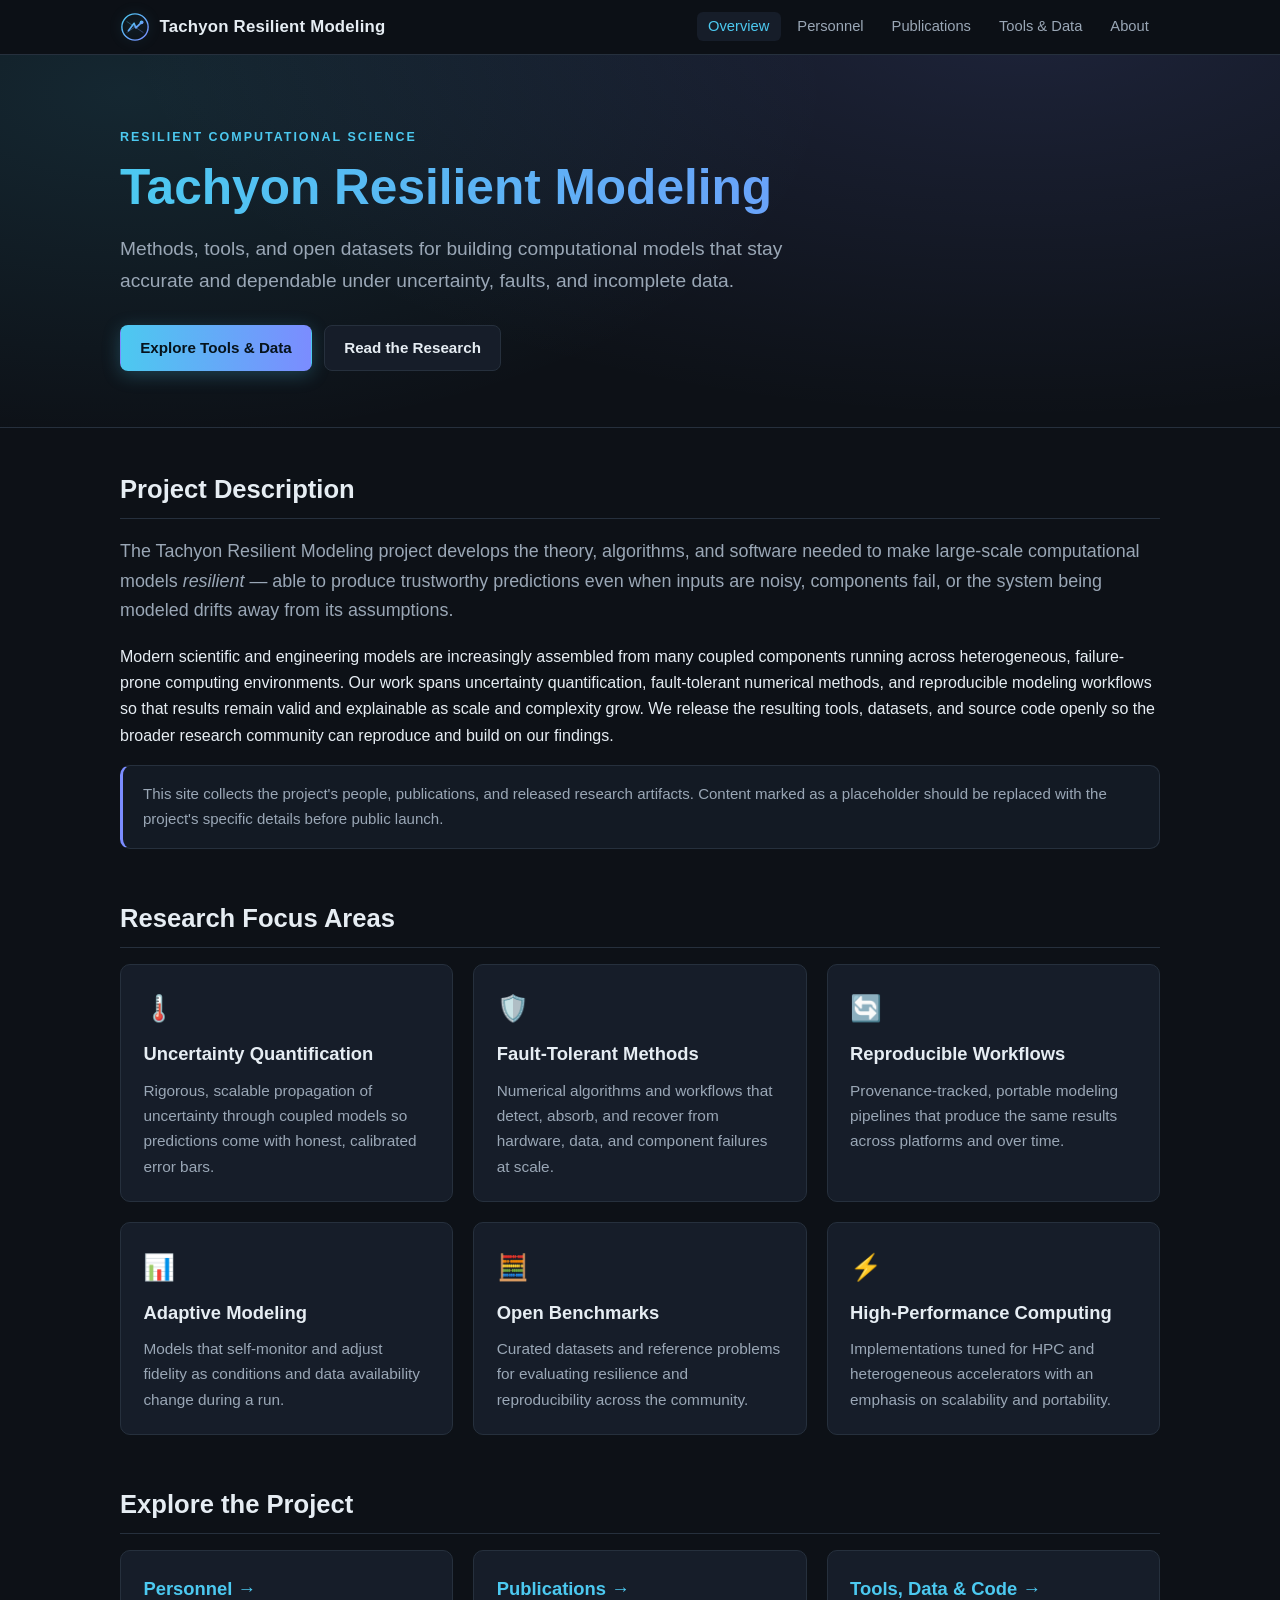
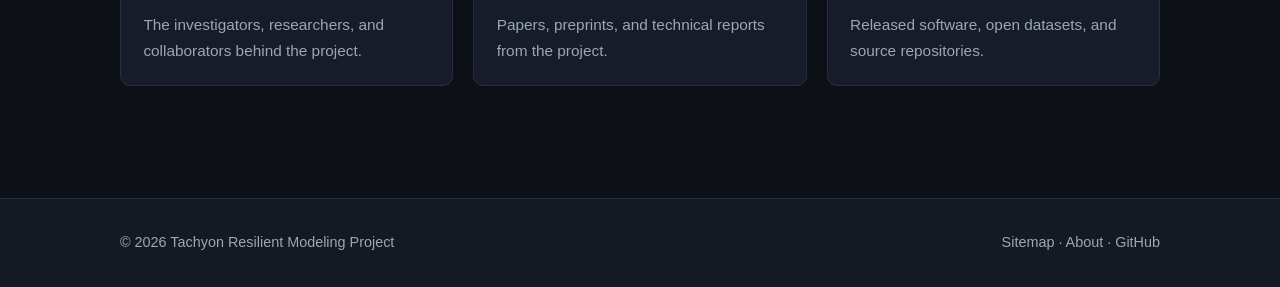
==== web/index.html @ d5140090 "Initial site for Tachyon Resilient Modeling Static website (Overview, Personnel, Publications, Tools" ====
<!DOCTYPE html>
<html lang="en">
<head>
  <meta charset="UTF-8" />
  <meta name="viewport" content="width=device-width, initial-scale=1.0" />
  <title>Tachyon Resilient Modeling</title>
  <meta name="description" content="Tachyon Resilient Modeling — methods and software for fault-tolerant, uncertainty-aware computational modeling of complex systems." />
  <link rel="icon" type="image/svg+xml" href="assets/logo.svg" />
  <link rel="stylesheet" href="css/style.css" />
</head>
<body>
  <header class="site-header">
    <nav class="nav">
      <a class="brand" href="index.html">
        <img class="logo" src="assets/logo.svg" alt="" />
        Tachyon Resilient Modeling
      </a>
      <button class="nav-toggle" aria-label="Toggle navigation">&#9776;</button>
      <ul class="nav-links">
        <li><a href="index.html">Overview</a></li>
        <li><a href="personnel.html">Personnel</a></li>
        <li><a href="publications.html">Publications</a></li>
        <li><a href="tools.html">Tools &amp; Data</a></li>
        <li><a href="about.html">About</a></li>
      </ul>
    </nav>
  </header>

  <section class="hero">
    <div class="hero-inner">
      <div class="eyebrow">Resilient Computational Science</div>
      <h1>Tachyon Resilient Modeling</h1>
      <p>
        Methods, tools, and open datasets for building computational models
        that stay accurate and dependable under uncertainty, faults, and
        incomplete data.
      </p>
      <div class="btn-row">
        <a class="btn btn-primary" href="tools.html">Explore Tools &amp; Data</a>
        <a class="btn btn-ghost" href="publications.html">Read the Research</a>
      </div>
    </div>
  </section>

  <main>
    <section class="section" id="about">
      <h2>Project Description</h2>
      <p class="lead">
        The Tachyon Resilient Modeling project develops the theory, algorithms,
        and software needed to make large-scale computational models
        <em>resilient</em> &mdash; able to produce trustworthy predictions even
        when inputs are noisy, components fail, or the system being modeled
        drifts away from its assumptions.
      </p>
      <p>
        Modern scientific and engineering models are increasingly assembled from
        many coupled components running across heterogeneous, failure-prone
        computing environments. Our work spans uncertainty quantification,
        fault-tolerant numerical methods, and reproducible modeling workflows so
        that results remain valid and explainable as scale and complexity grow.
        We release the resulting tools, datasets, and source code openly so the
        broader research community can reproduce and build on our findings.
      </p>
      <p class="note">
        This site collects the project's people, publications, and released
        research artifacts. Content marked as a placeholder should be replaced
        with the project's specific details before public launch.
      </p>
    </section>

    <section class="section" id="focus">
      <h2>Research Focus Areas</h2>
      <div class="grid grid-3">
        <div class="card">
          <div class="icon">&#127777;&#65039;</div>
          <h3>Uncertainty Quantification</h3>
          <p>
            Rigorous, scalable propagation of uncertainty through coupled models
            so predictions come with honest, calibrated error bars.
          </p>
        </div>
        <div class="card">
          <div class="icon">&#128737;&#65039;</div>
          <h3>Fault-Tolerant Methods</h3>
          <p>
            Numerical algorithms and workflows that detect, absorb, and recover
            from hardware, data, and component failures at scale.
          </p>
        </div>
        <div class="card">
          <div class="icon">&#128260;</div>
          <h3>Reproducible Workflows</h3>
          <p>
            Provenance-tracked, portable modeling pipelines that produce the
            same results across platforms and over time.
          </p>
        </div>
        <div class="card">
          <div class="icon">&#128202;</div>
          <h3>Adaptive Modeling</h3>
          <p>
            Models that self-monitor and adjust fidelity as conditions and data
            availability change during a run.
          </p>
        </div>
        <div class="card">
          <div class="icon">&#129518;</div>
          <h3>Open Benchmarks</h3>
          <p>
            Curated datasets and reference problems for evaluating resilience
            and reproducibility across the community.
          </p>
        </div>
        <div class="card">
          <div class="icon">&#9889;</div>
          <h3>High-Performance Computing</h3>
          <p>
            Implementations tuned for HPC and heterogeneous accelerators with an
            emphasis on scalability and portability.
          </p>
        </div>
      </div>
    </section>

    <section class="section" id="explore">
      <h2>Explore the Project</h2>
      <div class="grid grid-3">
        <a class="card" href="personnel.html">
          <h3>Personnel &rarr;</h3>
          <p>The investigators, researchers, and collaborators behind the project.</p>
        </a>
        <a class="card" href="publications.html">
          <h3>Publications &rarr;</h3>
          <p>Papers, preprints, and technical reports from the project.</p>
        </a>
        <a class="card" href="tools.html">
          <h3>Tools, Data &amp; Code &rarr;</h3>
          <p>Released software, open datasets, and source repositories.</p>
        </a>
      </div>
    </section>
  </main>

  <footer class="site-footer">
    <div class="footer-inner">
      <div>&copy; <span id="year">2026</span> Tachyon Resilient Modeling Project</div>
      <div>
        <a href="sitemap.html">Sitemap</a> &middot;
        <a href="about.html">About</a> &middot;
        <a href="https://github.com/tachyon-org">GitHub</a>
      </div>
    </div>
  </footer>

  <script src="js/main.js"></script>
  <script>document.getElementById("year").textContent = new Date().getFullYear();</script>
</body>
</html>
---- web/css/style.css ----
/* Tachyon Resilient Modeling — shared stylesheet
 * Self-contained, dependency-free. Works for static S3 hosting.
 */

:root {
  --bg: #0d1117;
  --bg-alt: #131a24;
  --panel: #161d29;
  --border: #26303d;
  --text: #e6edf3;
  --text-muted: #9aa7b6;
  --accent: #4cc9f0;
  --accent-2: #7b8cff;
  --accent-glow: rgba(76, 201, 240, 0.25);
  --max-width: 1080px;
  --radius: 10px;
  --font: -apple-system, BlinkMacSystemFont, "Segoe UI", Roboto, Helvetica,
    Arial, sans-serif;
  --mono: "SF Mono", "JetBrains Mono", "Fira Code", Menlo, Consolas, monospace;
}

* {
  box-sizing: border-box;
}

html {
  scroll-behavior: smooth;
}

body {
  margin: 0;
  background: var(--bg);
  color: var(--text);
  font-family: var(--font);
  line-height: 1.65;
  -webkit-font-smoothing: antialiased;
}

a {
  color: var(--accent);
  text-decoration: none;
}
a:hover {
  text-decoration: underline;
}

/* ---------- Header / nav ---------- */
.site-header {
  position: sticky;
  top: 0;
  z-index: 50;
  background: rgba(13, 17, 23, 0.85);
  backdrop-filter: blur(10px);
  border-bottom: 1px solid var(--border);
}
.nav {
  max-width: var(--max-width);
  margin: 0 auto;
  padding: 0.75rem 1.25rem;
  display: flex;
  align-items: center;
  justify-content: space-between;
  gap: 1rem;
}
.brand {
  display: flex;
  align-items: center;
  gap: 0.6rem;
  font-weight: 700;
  color: var(--text);
  font-size: 1.05rem;
  letter-spacing: 0.2px;
}
.brand:hover {
  text-decoration: none;
}
.brand .logo {
  width: 30px;
  height: 30px;
  display: inline-block;
  filter: drop-shadow(0 0 6px var(--accent-glow));
}
.nav-links {
  display: flex;
  gap: 0.35rem;
  flex-wrap: wrap;
  list-style: none;
  margin: 0;
  padding: 0;
}
.nav-links a {
  color: var(--text-muted);
  padding: 0.4rem 0.7rem;
  border-radius: 6px;
  font-size: 0.92rem;
  transition: background 0.15s, color 0.15s;
}
.nav-links a:hover {
  color: var(--text);
  background: var(--panel);
  text-decoration: none;
}
.nav-links a.active {
  color: var(--accent);
  background: var(--panel);
}
.nav-toggle {
  display: none;
  background: none;
  border: 1px solid var(--border);
  color: var(--text);
  border-radius: 6px;
  padding: 0.35rem 0.55rem;
  cursor: pointer;
  font-size: 1.1rem;
}

/* ---------- Layout ---------- */
main {
  max-width: var(--max-width);
  margin: 0 auto;
  padding: 2.5rem 1.25rem 4rem;
}
.section {
  margin-bottom: 3rem;
}
.section h2 {
  font-size: 1.6rem;
  margin: 0 0 1rem;
  padding-bottom: 0.5rem;
  border-bottom: 1px solid var(--border);
}
.lead {
  font-size: 1.12rem;
  color: var(--text-muted);
}

/* ---------- Hero ---------- */
.hero {
  position: relative;
  overflow: hidden;
  border-bottom: 1px solid var(--border);
  background:
    radial-gradient(900px 400px at 80% -10%, rgba(123, 140, 255, 0.15), transparent),
    radial-gradient(700px 350px at 10% 10%, rgba(76, 201, 240, 0.12), transparent);
}
.hero-inner {
  max-width: var(--max-width);
  margin: 0 auto;
  padding: 4.5rem 1.25rem 3.5rem;
}
.hero h1 {
  font-size: clamp(2rem, 5vw, 3.1rem);
  line-height: 1.1;
  margin: 0 0 1rem;
  background: linear-gradient(90deg, var(--accent), var(--accent-2));
  -webkit-background-clip: text;
  background-clip: text;
  -webkit-text-fill-color: transparent;
}
.hero p {
  font-size: 1.2rem;
  color: var(--text-muted);
  max-width: 680px;
}
.eyebrow {
  text-transform: uppercase;
  letter-spacing: 2px;
  font-size: 0.78rem;
  color: var(--accent);
  font-weight: 600;
  margin-bottom: 0.75rem;
}
.btn-row {
  margin-top: 1.75rem;
  display: flex;
  gap: 0.75rem;
  flex-wrap: wrap;
}
.btn {
  display: inline-block;
  padding: 0.6rem 1.2rem;
  border-radius: 8px;
  font-weight: 600;
  font-size: 0.95rem;
  border: 1px solid var(--border);
  transition: transform 0.12s, box-shadow 0.12s;
}
.btn:hover {
  text-decoration: none;
  transform: translateY(-1px);
}
.btn-primary {
  background: linear-gradient(90deg, var(--accent), var(--accent-2));
  color: #06131c;
  border-color: transparent;
  box-shadow: 0 4px 18px var(--accent-glow);
}
.btn-ghost {
  color: var(--text);
  background: var(--panel);
}

/* ---------- Cards ---------- */
.grid {
  display: grid;
  gap: 1.25rem;
}
.grid-3 {
  grid-template-columns: repeat(auto-fit, minmax(260px, 1fr));
}
.grid-2 {
  grid-template-columns: repeat(auto-fit, minmax(300px, 1fr));
}
.card {
  background: var(--panel);
  border: 1px solid var(--border);
  border-radius: var(--radius);
  padding: 1.4rem;
  transition: border-color 0.15s, transform 0.15s;
}
.card:hover {
  border-color: var(--accent);
  transform: translateY(-2px);
}
.card h3 {
  margin: 0 0 0.5rem;
  font-size: 1.15rem;
}
.card .icon {
  font-size: 1.6rem;
  margin-bottom: 0.6rem;
}
.card p {
  color: var(--text-muted);
  margin: 0.25rem 0 0;
  font-size: 0.96rem;
}

/* ---------- People ---------- */
.person {
  display: flex;
  gap: 1rem;
  align-items: flex-start;
}
.avatar {
  flex: 0 0 auto;
  width: 64px;
  height: 64px;
  border-radius: 50%;
  background: linear-gradient(135deg, var(--accent), var(--accent-2));
  color: #06131c;
  display: flex;
  align-items: center;
  justify-content: center;
  font-weight: 700;
  font-size: 1.3rem;
}
.person .role {
  color: var(--accent);
  font-size: 0.85rem;
  font-weight: 600;
  text-transform: uppercase;
  letter-spacing: 0.5px;
}
.person .affil {
  color: var(--text-muted);
  font-size: 0.9rem;
}

/* ---------- Publications ---------- */
.pub-list {
  list-style: none;
  margin: 0;
  padding: 0;
}
.pub {
  background: var(--panel);
  border: 1px solid var(--border);
  border-left: 3px solid var(--accent);
  border-radius: var(--radius);
  padding: 1.1rem 1.3rem;
  margin-bottom: 1rem;
}
.pub .title {
  font-weight: 600;
  font-size: 1.05rem;
}
.pub .authors {
  color: var(--text-muted);
  font-size: 0.92rem;
}
.pub .venue {
  font-style: italic;
  color: var(--text-muted);
  font-size: 0.92rem;
}
.pub .tags {
  margin-top: 0.5rem;
}
.tag {
  display: inline-block;
  font-size: 0.75rem;
  color: var(--accent);
  border: 1px solid var(--border);
  border-radius: 999px;
  padding: 0.1rem 0.6rem;
  margin-right: 0.35rem;
}
.year-badge {
  float: right;
  font-family: var(--mono);
  color: var(--accent-2);
  font-size: 0.9rem;
}

/* ---------- Resource / tools list ---------- */
.resource {
  display: flex;
  gap: 1rem;
  align-items: flex-start;
}
.resource .kind {
  font-family: var(--mono);
  font-size: 0.72rem;
  text-transform: uppercase;
  letter-spacing: 0.5px;
  color: #06131c;
  background: var(--accent);
  border-radius: 5px;
  padding: 0.15rem 0.5rem;
  white-space: nowrap;
  margin-top: 0.2rem;
}
.resource .kind.data {
  background: var(--accent-2);
}
.resource .kind.code {
  background: #57d38c;
}

/* ---------- Tables ---------- */
.table-wrap {
  overflow-x: auto;
}
table {
  border-collapse: collapse;
  width: 100%;
  font-size: 0.94rem;
}
th,
td {
  text-align: left;
  padding: 0.6rem 0.8rem;
  border-bottom: 1px solid var(--border);
}
th {
  color: var(--text-muted);
  font-weight: 600;
}
code {
  font-family: var(--mono);
  background: var(--bg-alt);
  border: 1px solid var(--border);
  border-radius: 4px;
  padding: 0.1rem 0.4rem;
  font-size: 0.88em;
}

/* ---------- Callout ---------- */
.note {
  background: var(--bg-alt);
  border: 1px solid var(--border);
  border-left: 3px solid var(--accent-2);
  border-radius: var(--radius);
  padding: 1rem 1.25rem;
  color: var(--text-muted);
  font-size: 0.94rem;
}

/* ---------- Footer ---------- */
.site-footer {
  border-top: 1px solid var(--border);
  background: var(--bg-alt);
}
.footer-inner {
  max-width: var(--max-width);
  margin: 0 auto;
  padding: 2rem 1.25rem;
  display: flex;
  flex-wrap: wrap;
  gap: 1rem;
  justify-content: space-between;
  color: var(--text-muted);
  font-size: 0.9rem;
}
.footer-inner a {
  color: var(--text-muted);
}
.footer-inner a:hover {
  color: var(--accent);
}

/* ---------- Responsive ---------- */
@media (max-width: 720px) {
  .nav-toggle {
    display: inline-block;
  }
  .nav-links {
    display: none;
    width: 100%;
    flex-direction: column;
  }
  .nav-links.open {
    display: flex;
  }
  .nav {
    flex-wrap: wrap;
  }
}
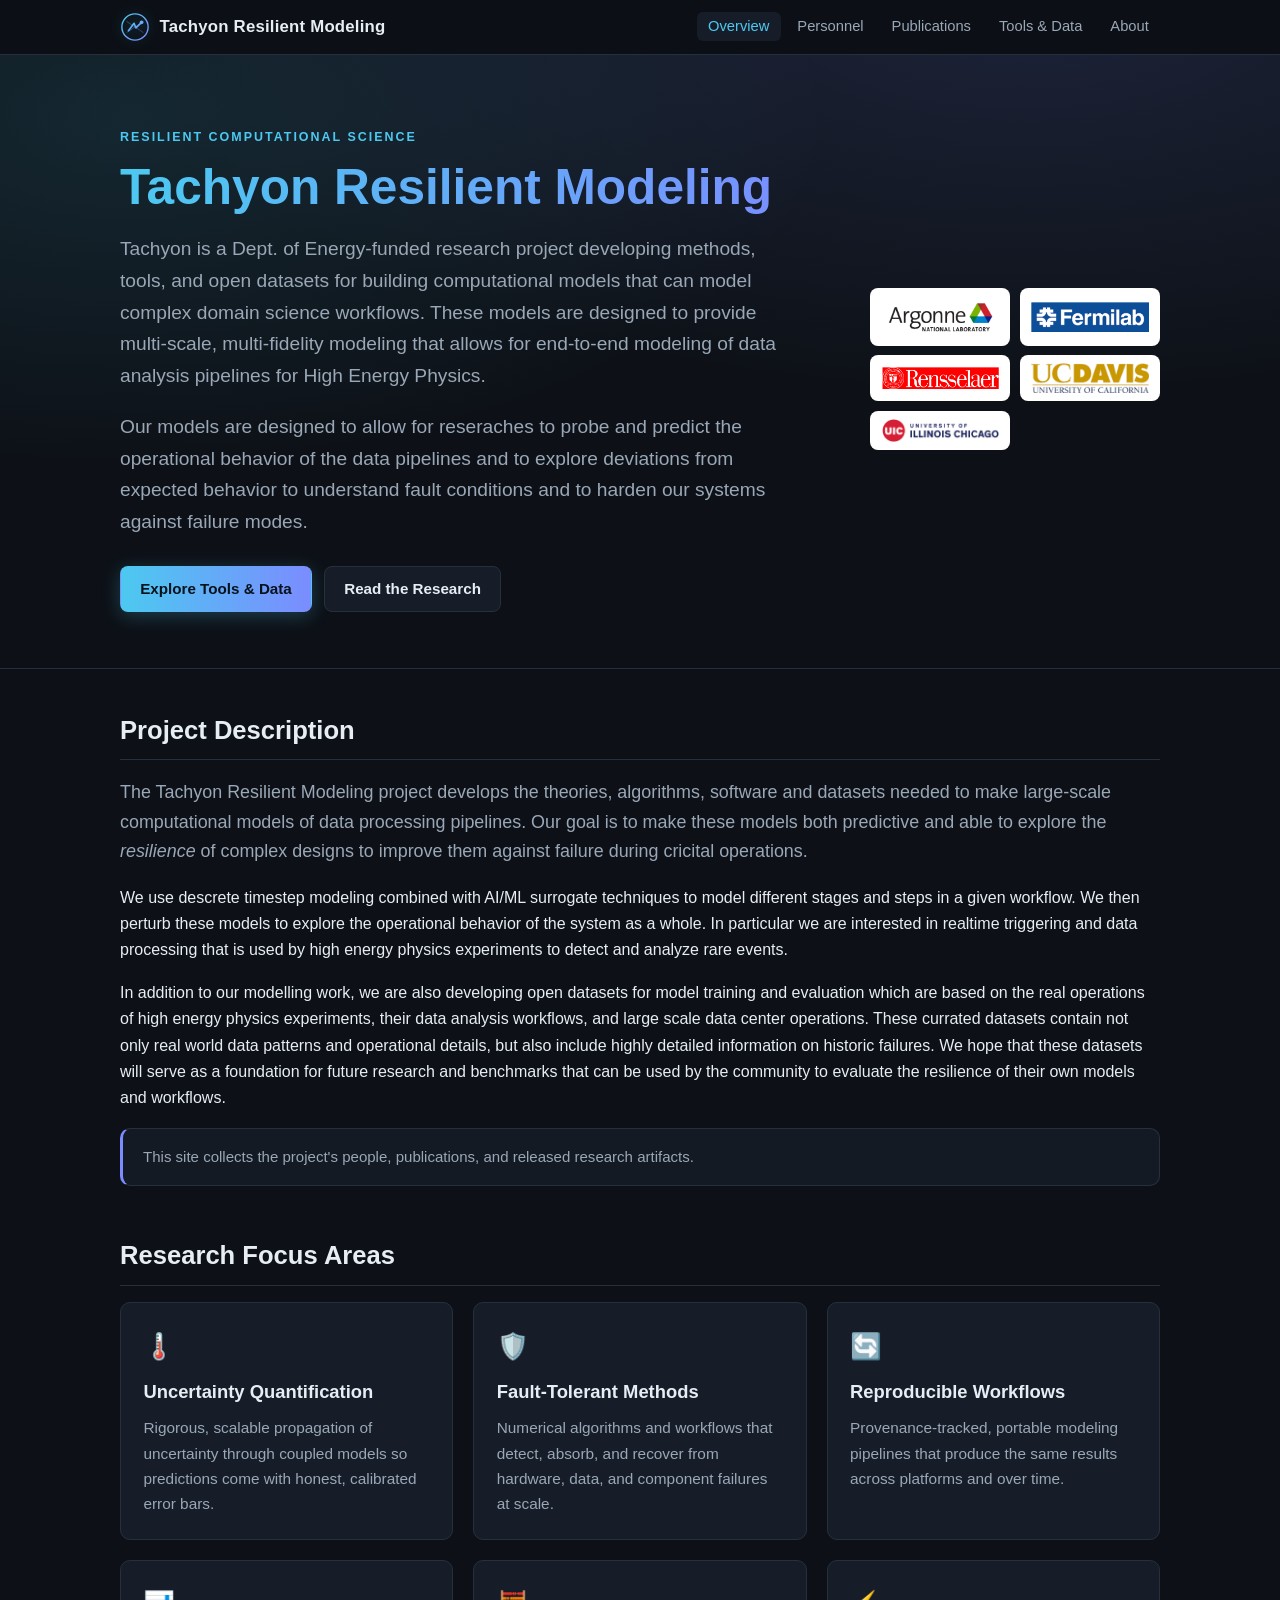
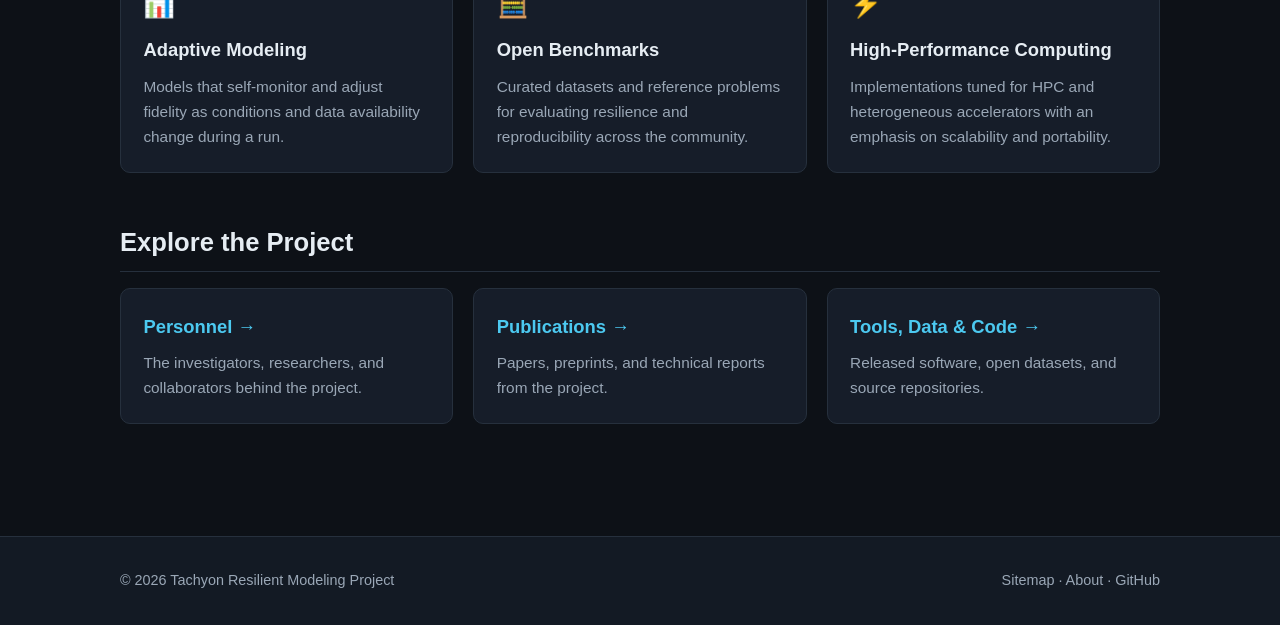
==== commit de104bf6: "Add partner institution logos and Principal Investigator bios - Add hero section partner logo grid (" ====
--- a/web/index.html
+++ b/web/index.html
@@ -27,17 +27,28 @@
   </header>
 
   <section class="hero">
-    <div class="hero-inner">
-      <div class="eyebrow">Resilient Computational Science</div>
-      <h1>Tachyon Resilient Modeling</h1>
-      <p>
-        Methods, tools, and open datasets for building computational models
-        that stay accurate and dependable under uncertainty, faults, and
-        incomplete data.
-      </p>
-      <div class="btn-row">
-        <a class="btn btn-primary" href="tools.html">Explore Tools &amp; Data</a>
-        <a class="btn btn-ghost" href="publications.html">Read the Research</a>
+    <div class="hero-inner hero-row">
+      <div class="hero-content">
+        <div class="eyebrow">Resilient Computational Science</div>
+        <h1>Tachyon Resilient Modeling</h1>
+        <p>
+          Tachyon is a Dept. of Energy-funded research project developing methods, tools, and open datasets for building computational models that can model complex domain science workflows.  These models are designed to provide multi-scale, multi-fidelity modeling that allows for end-to-end modeling of data analysis pipelines for High Energy Physics.
+          </p>
+          <p>
+          Our models are designed to allow for reseraches to probe and predict the operational behavior of the data pipelines and to explore deviations from expected behavior to understand fault conditions and to harden our systems against failure modes.
+          </p>
+        <div class="btn-row">
+          <a class="btn btn-primary" href="tools.html">Explore Tools &amp; Data</a>
+          <a class="btn btn-ghost" href="publications.html">Read the Research</a>
+        </div>
+      </div>
+      <ul class="partner-logos" aria-label="Partner institutions">
+        <li><img src="assets/partners/anl.png" alt="Argonne National Laboratory" /></li>
+        <li><img src="assets/partners/fnal.png" alt="Fermilab" /></li>
+        <li><img src="assets/partners/rpi.png" alt="Rensselaer Polytechnic Institute" /></li>
+        <li><img src="assets/partners/ucdavis.png" alt="UC Davis" /></li>
+        <li><img src="assets/partners/uic.png" alt="University of Illinois Chicago" /></li>
+      </ul>
       </div>
     </div>
   </section>
@@ -46,25 +57,18 @@
     <section class="section" id="about">
       <h2>Project Description</h2>
       <p class="lead">
-        The Tachyon Resilient Modeling project develops the theory, algorithms,
-        and software needed to make large-scale computational models
-        <em>resilient</em> &mdash; able to produce trustworthy predictions even
-        when inputs are noisy, components fail, or the system being modeled
-        drifts away from its assumptions.
+        The Tachyon Resilient Modeling project develops the theories, algorithms, software and datasets needed to make large-scale computational models of data processing pipelines.  Our goal is to 
+        make these models both predictive and able to explore the <em>resilience</em> of complex designs to improve them against failure during cricital operations.
       </p>
       <p>
-        Modern scientific and engineering models are increasingly assembled from
-        many coupled components running across heterogeneous, failure-prone
-        computing environments. Our work spans uncertainty quantification,
-        fault-tolerant numerical methods, and reproducible modeling workflows so
-        that results remain valid and explainable as scale and complexity grow.
-        We release the resulting tools, datasets, and source code openly so the
-        broader research community can reproduce and build on our findings.
+        We use descrete timestep modeling combined with AI/ML surrogate techniques to model different stages and steps in a given workflow.  We then perturb these models to explore the operational behavior of the system as a whole.  In particular we are interested in realtime triggering and data processing that is used by high energy physics experiments to detect and analyze rare events.
+      </p>
+      <p>
+        In addition to our modelling work, we are also developing open datasets for model training and evaluation which are based on the real operations of high energy physics experiments, their data analysis workflows, and large scale data center operations.  These currated datasets contain not only real world data patterns and operational details, but also include highly detailed information on historic failures.  We hope that these datasets will serve as a foundation for future research and benchmarks that can be used by the community to evaluate the resilience of their own models and workflows.
       </p>
       <p class="note">
         This site collects the project's people, publications, and released
-        research artifacts. Content marked as a placeholder should be replaced
-        with the project's specific details before public launch.
+        research artifacts. 
       </p>
     </section>
 
--- a/web/css/style.css
+++ b/web/css/style.css
@@ -149,6 +149,16 @@
   margin: 0 auto;
   padding: 4.5rem 1.25rem 3.5rem;
 }
+.hero-row {
+  display: flex;
+  align-items: center;
+  justify-content: space-between;
+  gap: 2rem 3rem;
+}
+.hero-content {
+  flex: 1 1 auto;
+  min-width: 0;
+}
 .hero h1 {
   font-size: clamp(2rem, 5vw, 3.1rem);
   line-height: 1.1;
@@ -157,6 +167,42 @@
   -webkit-background-clip: text;
   background-clip: text;
   -webkit-text-fill-color: transparent;
+}
+.partner-logos {
+  display: grid;
+  grid-template-columns: repeat(2, minmax(110px, 140px));
+  gap: 0.6rem;
+  flex: 0 0 auto;
+  list-style: none;
+  margin: 0;
+  padding: 0;
+}
+.partner-logos li {
+  display: flex;
+  align-items: center;
+  justify-content: center;
+  background: #fff;
+  border-radius: 8px;
+  padding: 0.5rem 0.7rem;
+  transition: transform 0.15s, box-shadow 0.15s;
+}
+.partner-logos li:hover {
+  transform: translateY(-1px);
+  box-shadow: 0 4px 14px rgba(0, 0, 0, 0.25);
+}
+.partner-logos img {
+  display: block;
+  width: 100%;
+  height: auto;
+}
+@media (max-width: 720px) {
+  .hero-row {
+    flex-direction: column;
+    align-items: flex-start;
+  }
+  .partner-logos {
+    align-self: stretch;
+  }
 }
 .hero p {
   font-size: 1.2rem;
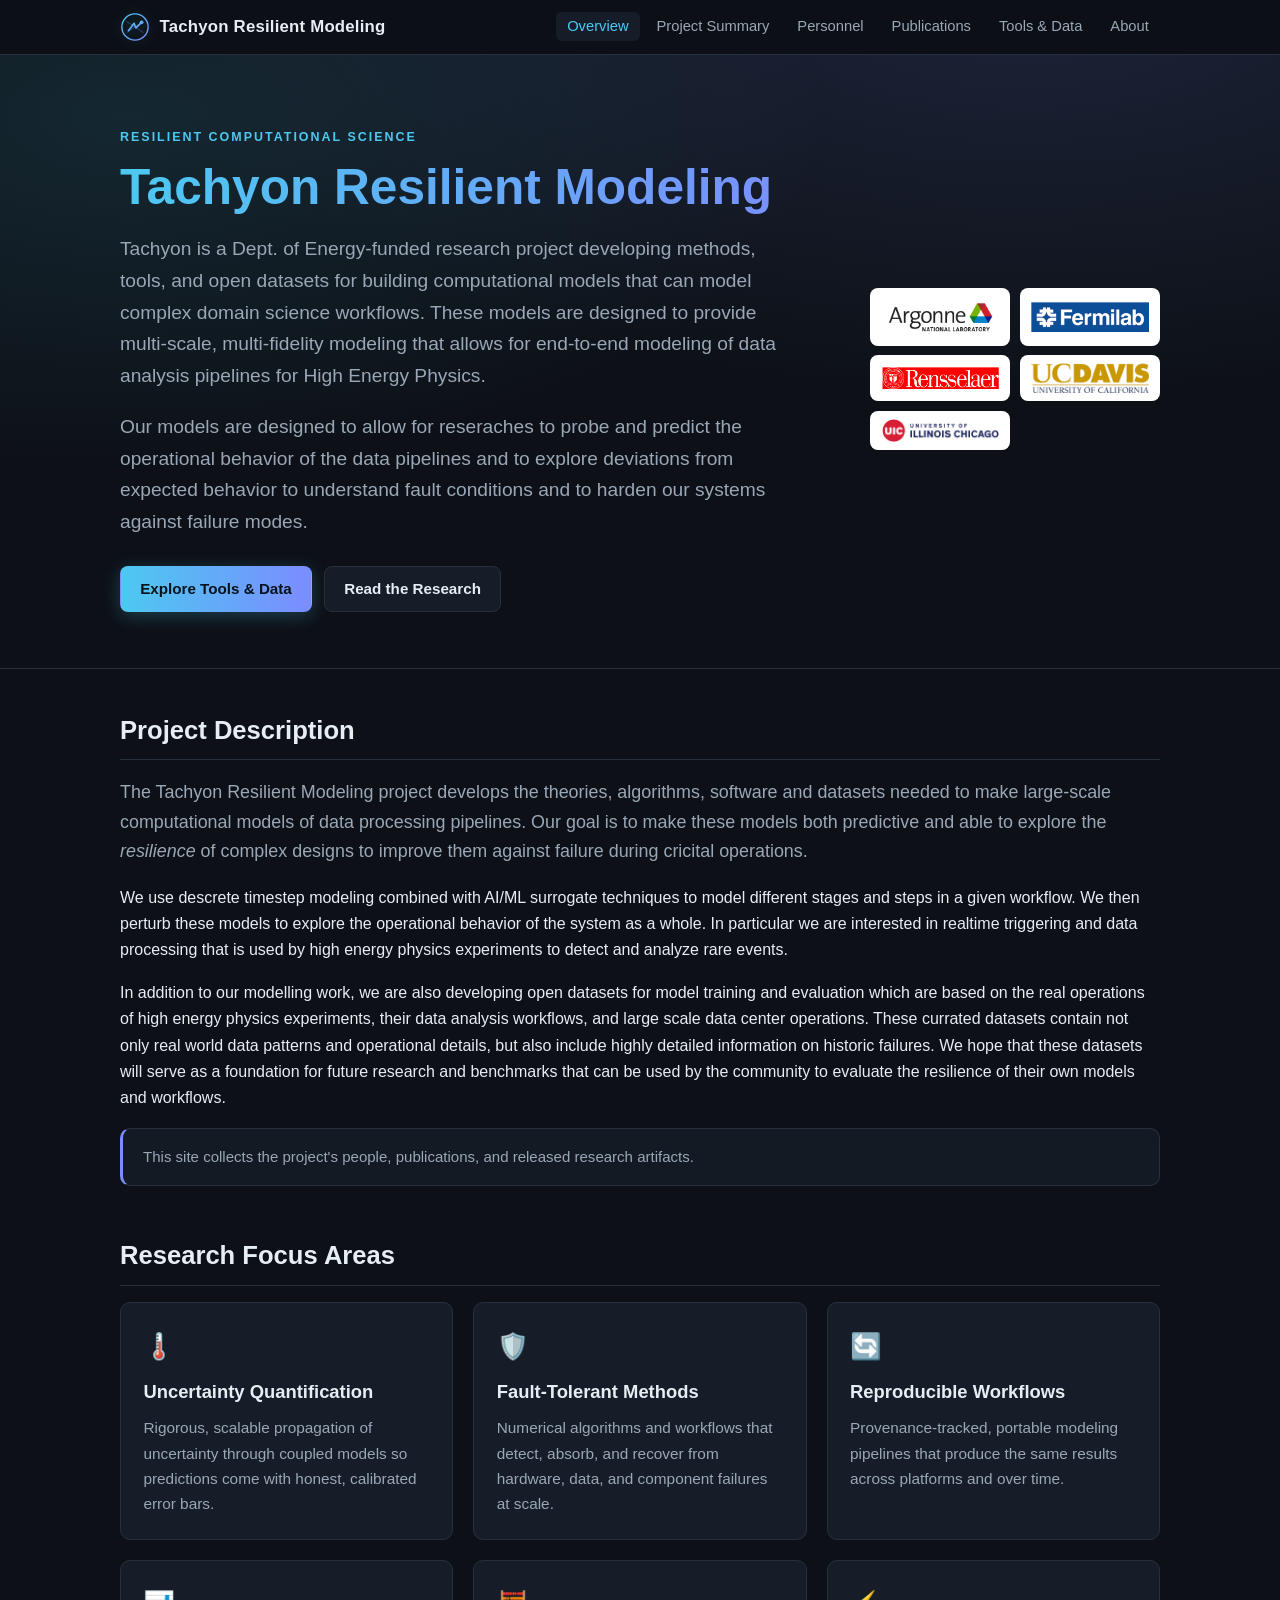
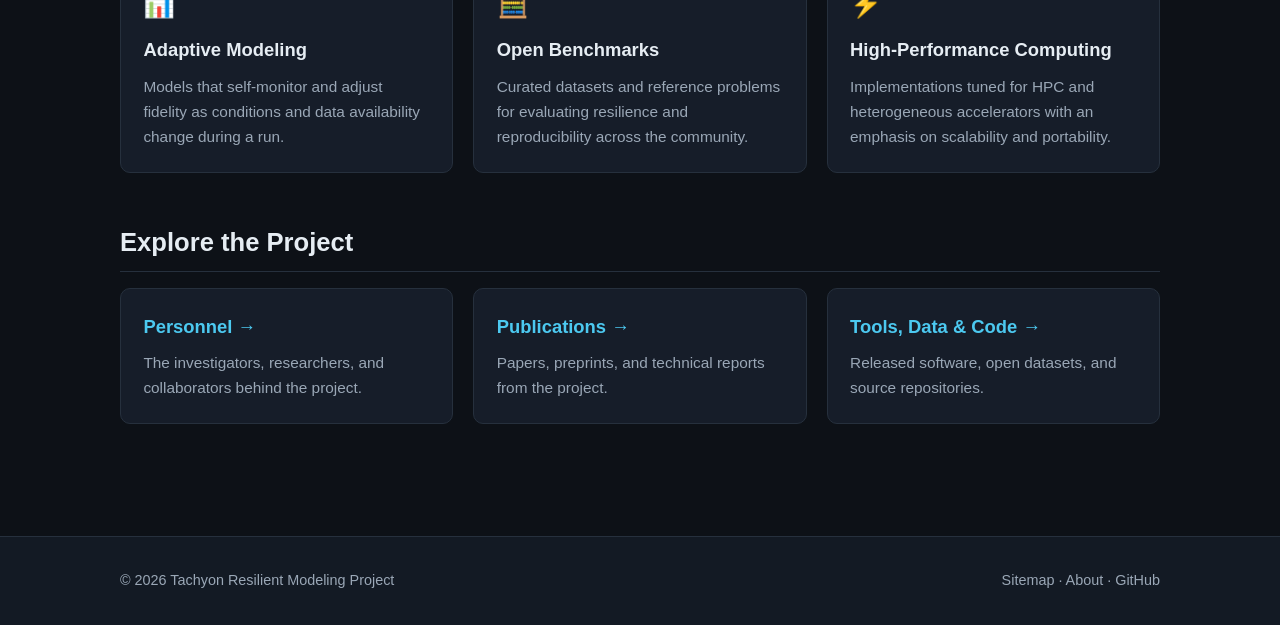
==== commit ef041276: "Add project summary page, CODES/CQSim tool cards, and missing personnel - Add a Project Summary page" ====
--- a/web/index.html
+++ b/web/index.html
@@ -18,6 +18,7 @@
       <button class="nav-toggle" aria-label="Toggle navigation">&#9776;</button>
       <ul class="nav-links">
         <li><a href="index.html">Overview</a></li>
+        <li><a href="project-summary.html">Project Summary</a></li>
         <li><a href="personnel.html">Personnel</a></li>
         <li><a href="publications.html">Publications</a></li>
         <li><a href="tools.html">Tools &amp; Data</a></li>
--- a/web/css/style.css
+++ b/web/css/style.css
@@ -384,6 +384,19 @@
 .resource .kind.code {
   background: #57d38c;
 }
+.status-badge {
+  display: inline-block;
+  font-size: 0.7rem;
+  font-weight: 600;
+  text-transform: uppercase;
+  letter-spacing: 0.5px;
+  color: var(--text-muted);
+  border: 1px solid var(--border);
+  border-radius: 999px;
+  padding: 0.1rem 0.55rem;
+  margin-left: 0.5rem;
+  vertical-align: middle;
+}
 
 /* ---------- Tables ---------- */
 .table-wrap {
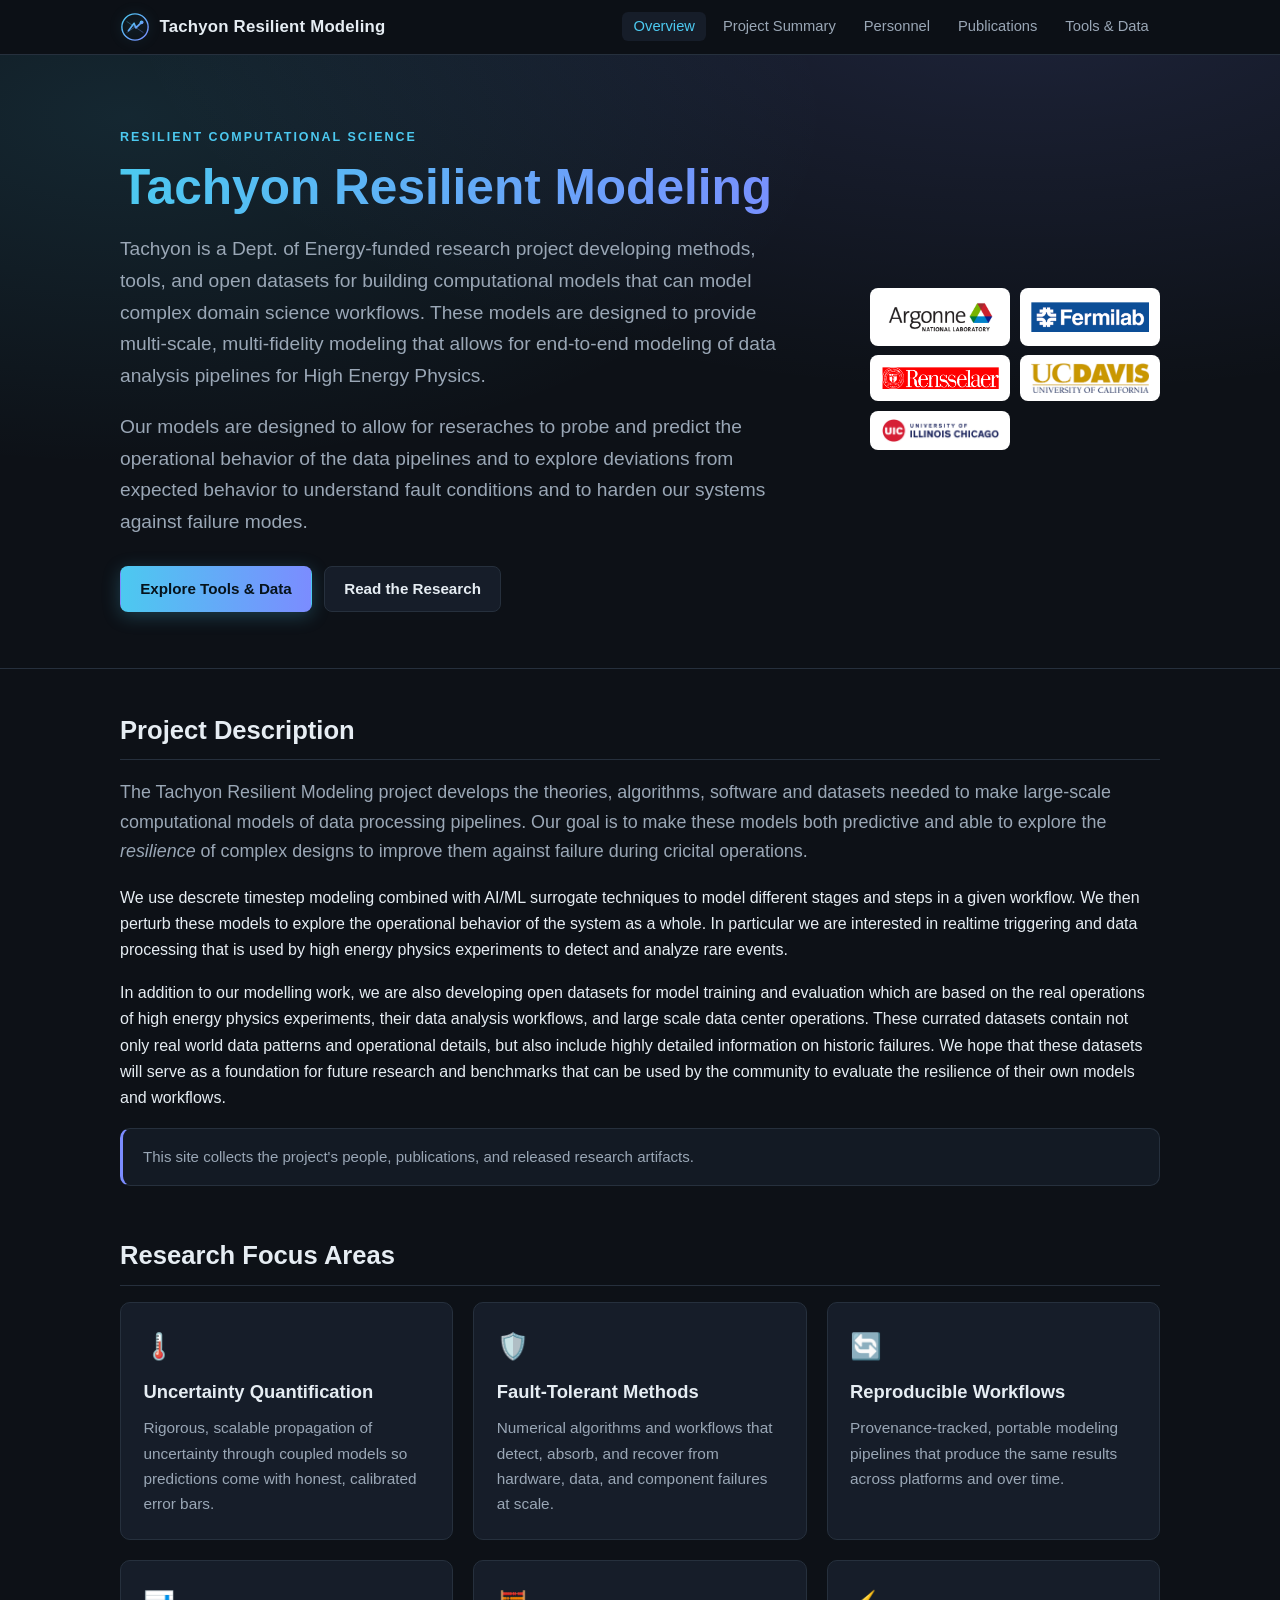
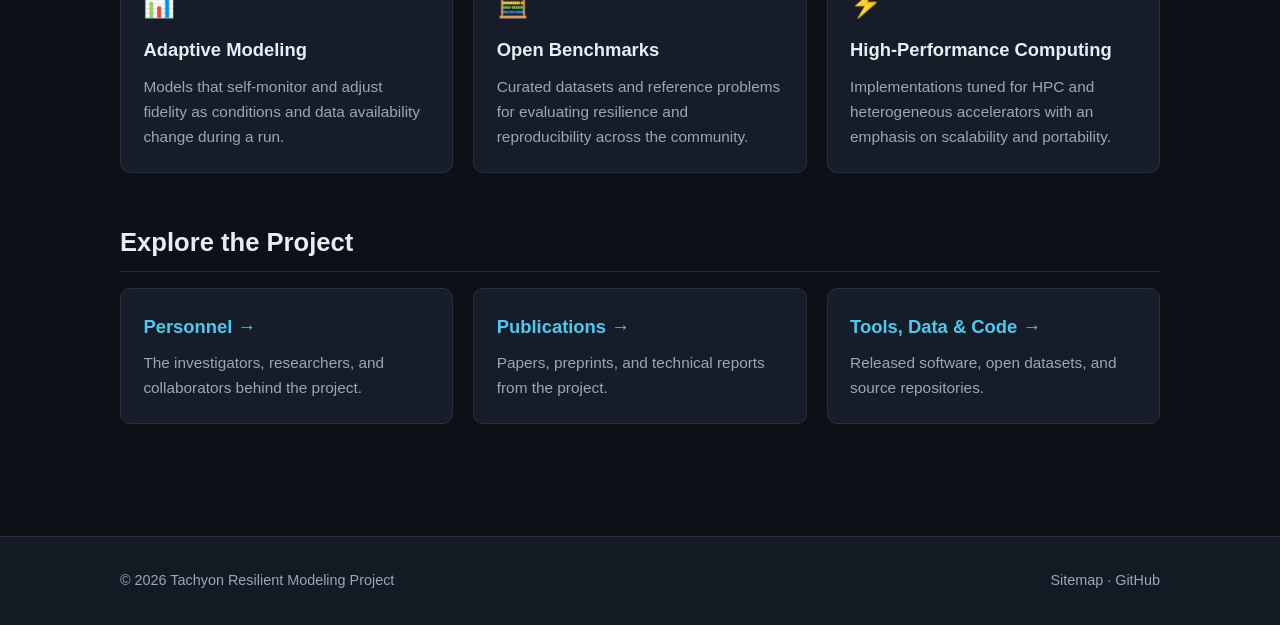
==== commit 7fb780e1: "Remove About page Delete web/about.html and strip its nav, footer, and sitemap links from every rema" ====
--- a/web/index.html
+++ b/web/index.html
@@ -22,7 +22,6 @@
         <li><a href="personnel.html">Personnel</a></li>
         <li><a href="publications.html">Publications</a></li>
         <li><a href="tools.html">Tools &amp; Data</a></li>
-        <li><a href="about.html">About</a></li>
       </ul>
     </nav>
   </header>
@@ -151,7 +150,6 @@
       <div>&copy; <span id="year">2026</span> Tachyon Resilient Modeling Project</div>
       <div>
         <a href="sitemap.html">Sitemap</a> &middot;
-        <a href="about.html">About</a> &middot;
         <a href="https://github.com/tachyon-org">GitHub</a>
       </div>
     </div>
